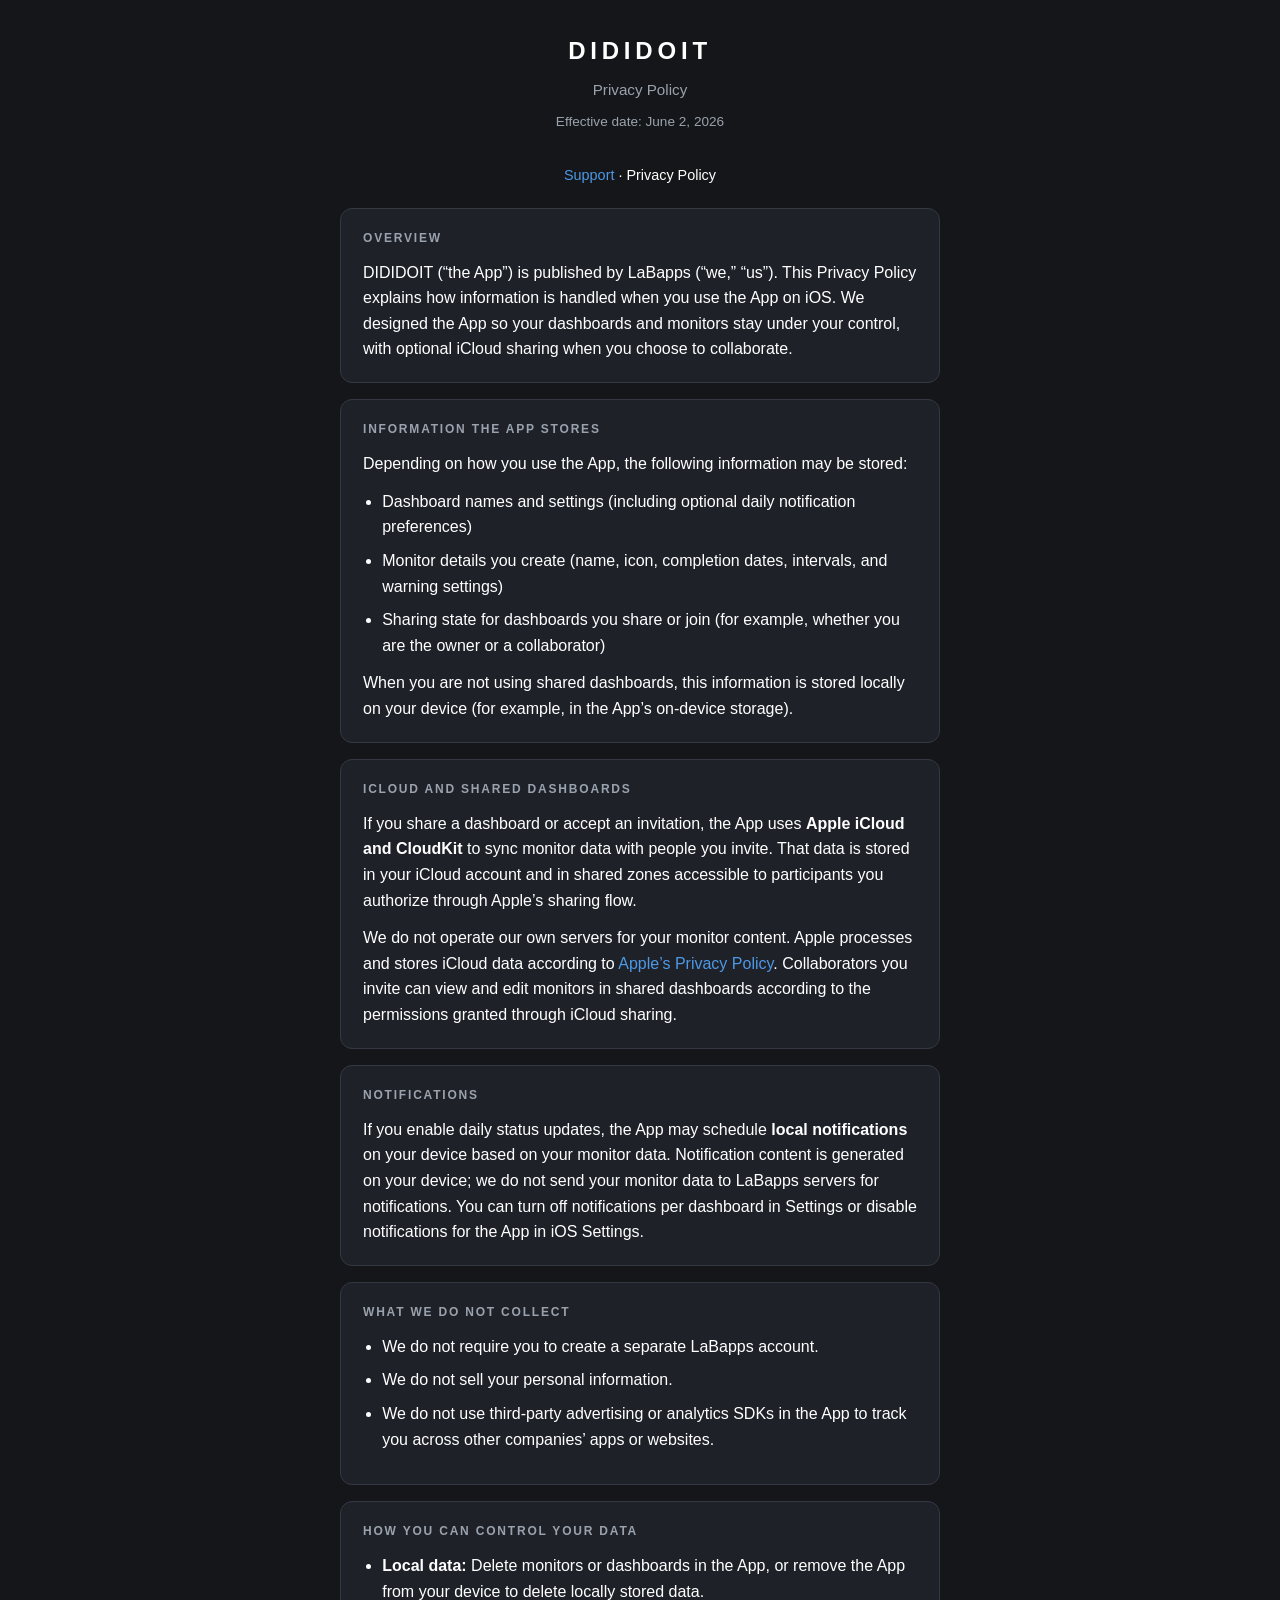
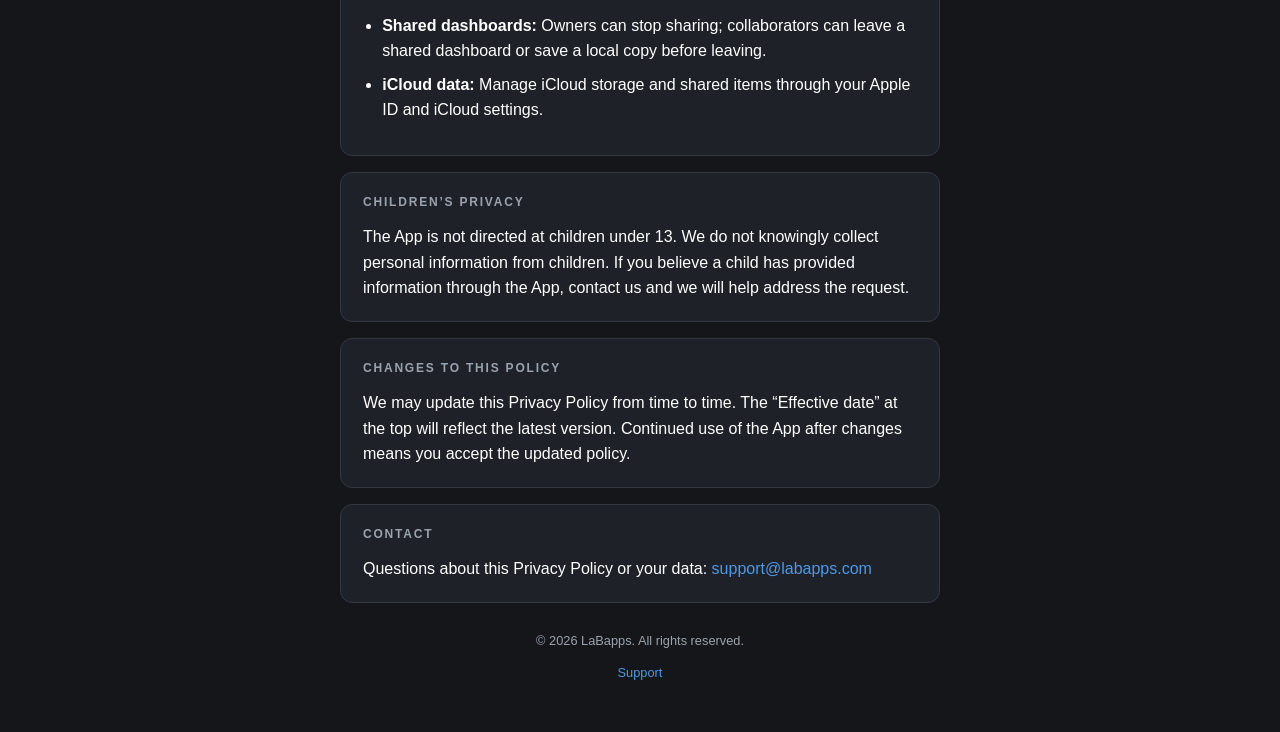
==== privacy.html @ 37a8c31b "Privacy policy" ====
<!DOCTYPE html>
<html lang="en">
<head>
  <meta charset="utf-8">
  <meta name="viewport" content="width=device-width, initial-scale=1">
  <title>DIDIDOIT — Privacy Policy</title>
  <meta name="description" content="Privacy Policy for DIDIDOIT, the iOS dashboard app for tracking monitors and shared dashboards.">
  <style>
    :root {
      --bg: #141619;
      --card: #1f2129;
      --border: #333842;
      --accent: #4d99e6;
      --text: #ffffff;
      --muted: #9aa3ad;
    }
    * { box-sizing: border-box; }
    body {
      margin: 0;
      font-family: -apple-system, BlinkMacSystemFont, "Segoe UI", Roboto, Helvetica, Arial, sans-serif;
      background: var(--bg);
      color: var(--text);
      line-height: 1.6;
    }
    .wrap {
      max-width: 640px;
      margin: 0 auto;
      padding: 32px 20px 48px;
    }
    header {
      text-align: center;
      margin-bottom: 32px;
    }
    h1 {
      font-size: 1.5rem;
      letter-spacing: 0.2em;
      font-weight: 700;
      margin: 0 0 8px;
    }
    .tagline {
      color: var(--muted);
      font-size: 0.95rem;
      margin: 0;
    }
    .meta {
      color: var(--muted);
      font-size: 0.85rem;
      margin-top: 8px;
    }
    section {
      background: var(--card);
      border: 1px solid var(--border);
      border-radius: 12px;
      padding: 20px 22px;
      margin-bottom: 16px;
    }
    h2 {
      font-size: 0.75rem;
      letter-spacing: 0.15em;
      text-transform: uppercase;
      color: var(--muted);
      margin: 0 0 12px;
      font-weight: 600;
    }
    p { margin: 0 0 12px; }
    p:last-child { margin-bottom: 0; }
    ul {
      margin: 0 0 12px;
      padding-left: 1.2rem;
    }
    li { margin-bottom: 8px; }
    li:last-child { margin-bottom: 0; }
    a {
      color: var(--accent);
      text-decoration: none;
    }
    a:hover { text-decoration: underline; }
    footer {
      text-align: center;
      color: var(--muted);
      font-size: 0.8rem;
      margin-top: 28px;
    }
    .nav {
      text-align: center;
      margin-bottom: 20px;
      font-size: 0.9rem;
    }
  </style>
</head>
<body>
  <div class="wrap">
    <header>
      <h1>DIDIDOIT</h1>
      <p class="tagline">Privacy Policy</p>
      <p class="meta">Effective date: June 2, 2026</p>
    </header>

    <p class="nav"><a href="support.html">Support</a> · Privacy Policy</p>

    <section>
      <h2>Overview</h2>
      <p>
        DIDIDOIT (“the App”) is published by LaBapps (“we,” “us”). This Privacy Policy explains how information is handled when you use the App on iOS.
        We designed the App so your dashboards and monitors stay under your control, with optional iCloud sharing when you choose to collaborate.
      </p>
    </section>

    <section>
      <h2>Information the App stores</h2>
      <p>Depending on how you use the App, the following information may be stored:</p>
      <ul>
        <li>Dashboard names and settings (including optional daily notification preferences)</li>
        <li>Monitor details you create (name, icon, completion dates, intervals, and warning settings)</li>
        <li>Sharing state for dashboards you share or join (for example, whether you are the owner or a collaborator)</li>
      </ul>
      <p>
        When you are not using shared dashboards, this information is stored locally on your device (for example, in the App’s on-device storage).
      </p>
    </section>

    <section>
      <h2>iCloud and shared dashboards</h2>
      <p>
        If you share a dashboard or accept an invitation, the App uses <strong>Apple iCloud and CloudKit</strong> to sync monitor data with people you invite.
        That data is stored in your iCloud account and in shared zones accessible to participants you authorize through Apple’s sharing flow.
      </p>
      <p>
        We do not operate our own servers for your monitor content. Apple processes and stores iCloud data according to
        <a href="https://www.apple.com/legal/privacy/" target="_blank" rel="noopener">Apple’s Privacy Policy</a>.
        Collaborators you invite can view and edit monitors in shared dashboards according to the permissions granted through iCloud sharing.
      </p>
    </section>

    <section>
      <h2>Notifications</h2>
      <p>
        If you enable daily status updates, the App may schedule <strong>local notifications</strong> on your device based on your monitor data.
        Notification content is generated on your device; we do not send your monitor data to LaBapps servers for notifications.
        You can turn off notifications per dashboard in Settings or disable notifications for the App in iOS Settings.
      </p>
    </section>

    <section>
      <h2>What we do not collect</h2>
      <ul>
        <li>We do not require you to create a separate LaBapps account.</li>
        <li>We do not sell your personal information.</li>
        <li>We do not use third-party advertising or analytics SDKs in the App to track you across other companies’ apps or websites.</li>
      </ul>
    </section>

    <section>
      <h2>How you can control your data</h2>
      <ul>
        <li><strong>Local data:</strong> Delete monitors or dashboards in the App, or remove the App from your device to delete locally stored data.</li>
        <li><strong>Shared dashboards:</strong> Owners can stop sharing; collaborators can leave a shared dashboard or save a local copy before leaving.</li>
        <li><strong>iCloud data:</strong> Manage iCloud storage and shared items through your Apple ID and iCloud settings.</li>
      </ul>
    </section>

    <section>
      <h2>Children’s privacy</h2>
      <p>
        The App is not directed at children under 13. We do not knowingly collect personal information from children.
        If you believe a child has provided information through the App, contact us and we will help address the request.
      </p>
    </section>

    <section>
      <h2>Changes to this policy</h2>
      <p>
        We may update this Privacy Policy from time to time. The “Effective date” at the top will reflect the latest version.
        Continued use of the App after changes means you accept the updated policy.
      </p>
    </section>

    <section>
      <h2>Contact</h2>
      <p>
        Questions about this Privacy Policy or your data:
        <a href="mailto:support@labapps.com?subject=DIDIDOIT%20Privacy">support@labapps.com</a>
      </p>
    </section>

    <footer>
      <p>&copy; <span id="y"></span> LaBapps. All rights reserved.</p>
      <p><a href="support.html">Support</a></p>
    </footer>
  </div>
  <script>document.getElementById("y").textContent = new Date().getFullYear();</script>
</body>
</html>
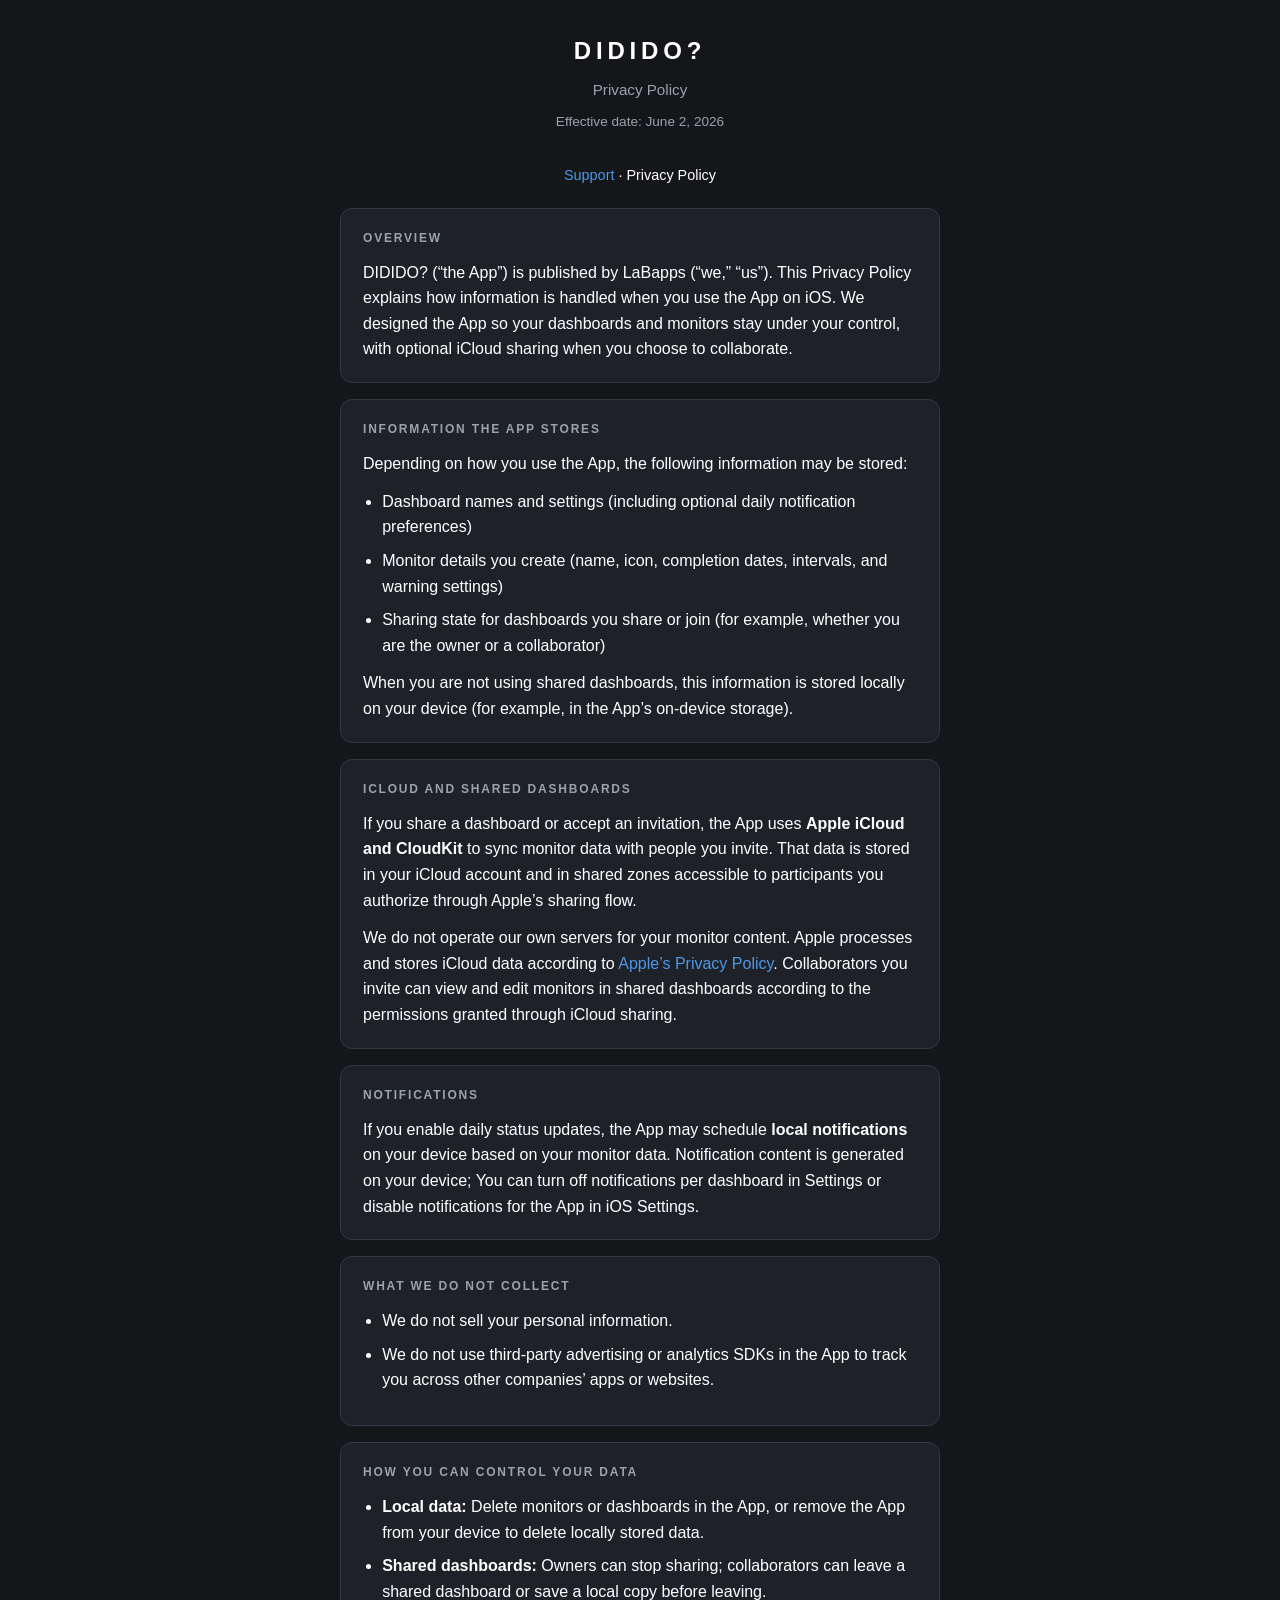
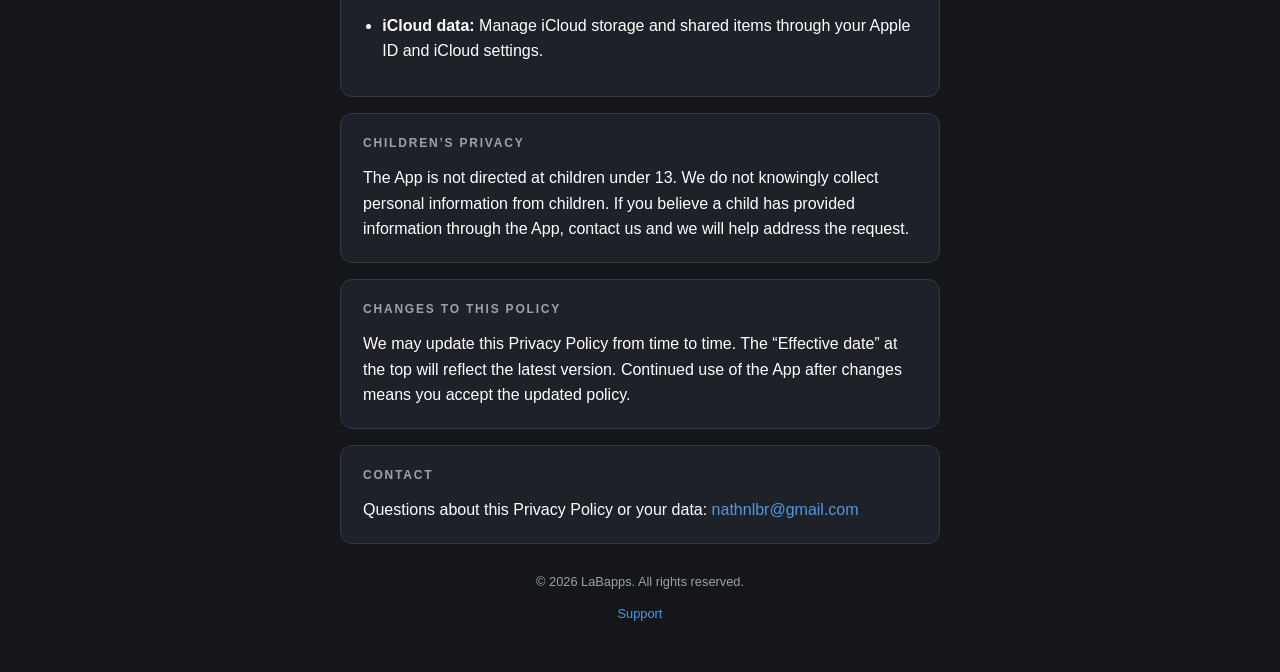
==== commit 81b3b3f2: "Update app name from DIDIDOIT to DIDIDO?" ====
--- a/privacy.html
+++ b/privacy.html
@@ -3,8 +3,8 @@
 <head>
   <meta charset="utf-8">
   <meta name="viewport" content="width=device-width, initial-scale=1">
-  <title>DIDIDOIT — Privacy Policy</title>
-  <meta name="description" content="Privacy Policy for DIDIDOIT, the iOS dashboard app for tracking monitors and shared dashboards.">
+  <title>DIDIDO? — Privacy Policy</title>
+  <meta name="description" content="Privacy Policy for DIDIDO?, the iOS dashboard app for tracking monitors and shared dashboards.">
   <style>
     :root {
       --bg: #141619;
@@ -91,7 +91,7 @@
 <body>
   <div class="wrap">
     <header>
-      <h1>DIDIDOIT</h1>
+      <h1>DIDIDO?</h1>
       <p class="tagline">Privacy Policy</p>
       <p class="meta">Effective date: June 2, 2026</p>
     </header>
@@ -101,7 +101,7 @@
     <section>
       <h2>Overview</h2>
       <p>
-        DIDIDOIT (“the App”) is published by LaBapps (“we,” “us”). This Privacy Policy explains how information is handled when you use the App on iOS.
+        DIDIDO? (“the App”) is published by LaBapps (“we,” “us”). This Privacy Policy explains how information is handled when you use the App on iOS.
         We designed the App so your dashboards and monitors stay under your control, with optional iCloud sharing when you choose to collaborate.
       </p>
     </section>
@@ -136,7 +136,7 @@
       <h2>Notifications</h2>
       <p>
         If you enable daily status updates, the App may schedule <strong>local notifications</strong> on your device based on your monitor data.
-        Notification content is generated on your device; we do not send your monitor data to LaBapps servers for notifications.
+        Notification content is generated on your device; 
         You can turn off notifications per dashboard in Settings or disable notifications for the App in iOS Settings.
       </p>
     </section>
@@ -144,7 +144,6 @@
     <section>
       <h2>What we do not collect</h2>
       <ul>
-        <li>We do not require you to create a separate LaBapps account.</li>
         <li>We do not sell your personal information.</li>
         <li>We do not use third-party advertising or analytics SDKs in the App to track you across other companies’ apps or websites.</li>
       </ul>
@@ -179,7 +178,7 @@
       <h2>Contact</h2>
       <p>
         Questions about this Privacy Policy or your data:
-        <a href="mailto:support@labapps.com?subject=DIDIDOIT%20Privacy">support@labapps.com</a>
+        <a href="mailto:nathnlbr@gmail.com?subject=DIDIDOIT%20Privacy">nathnlbr@gmail.com</a>
       </p>
     </section>
 
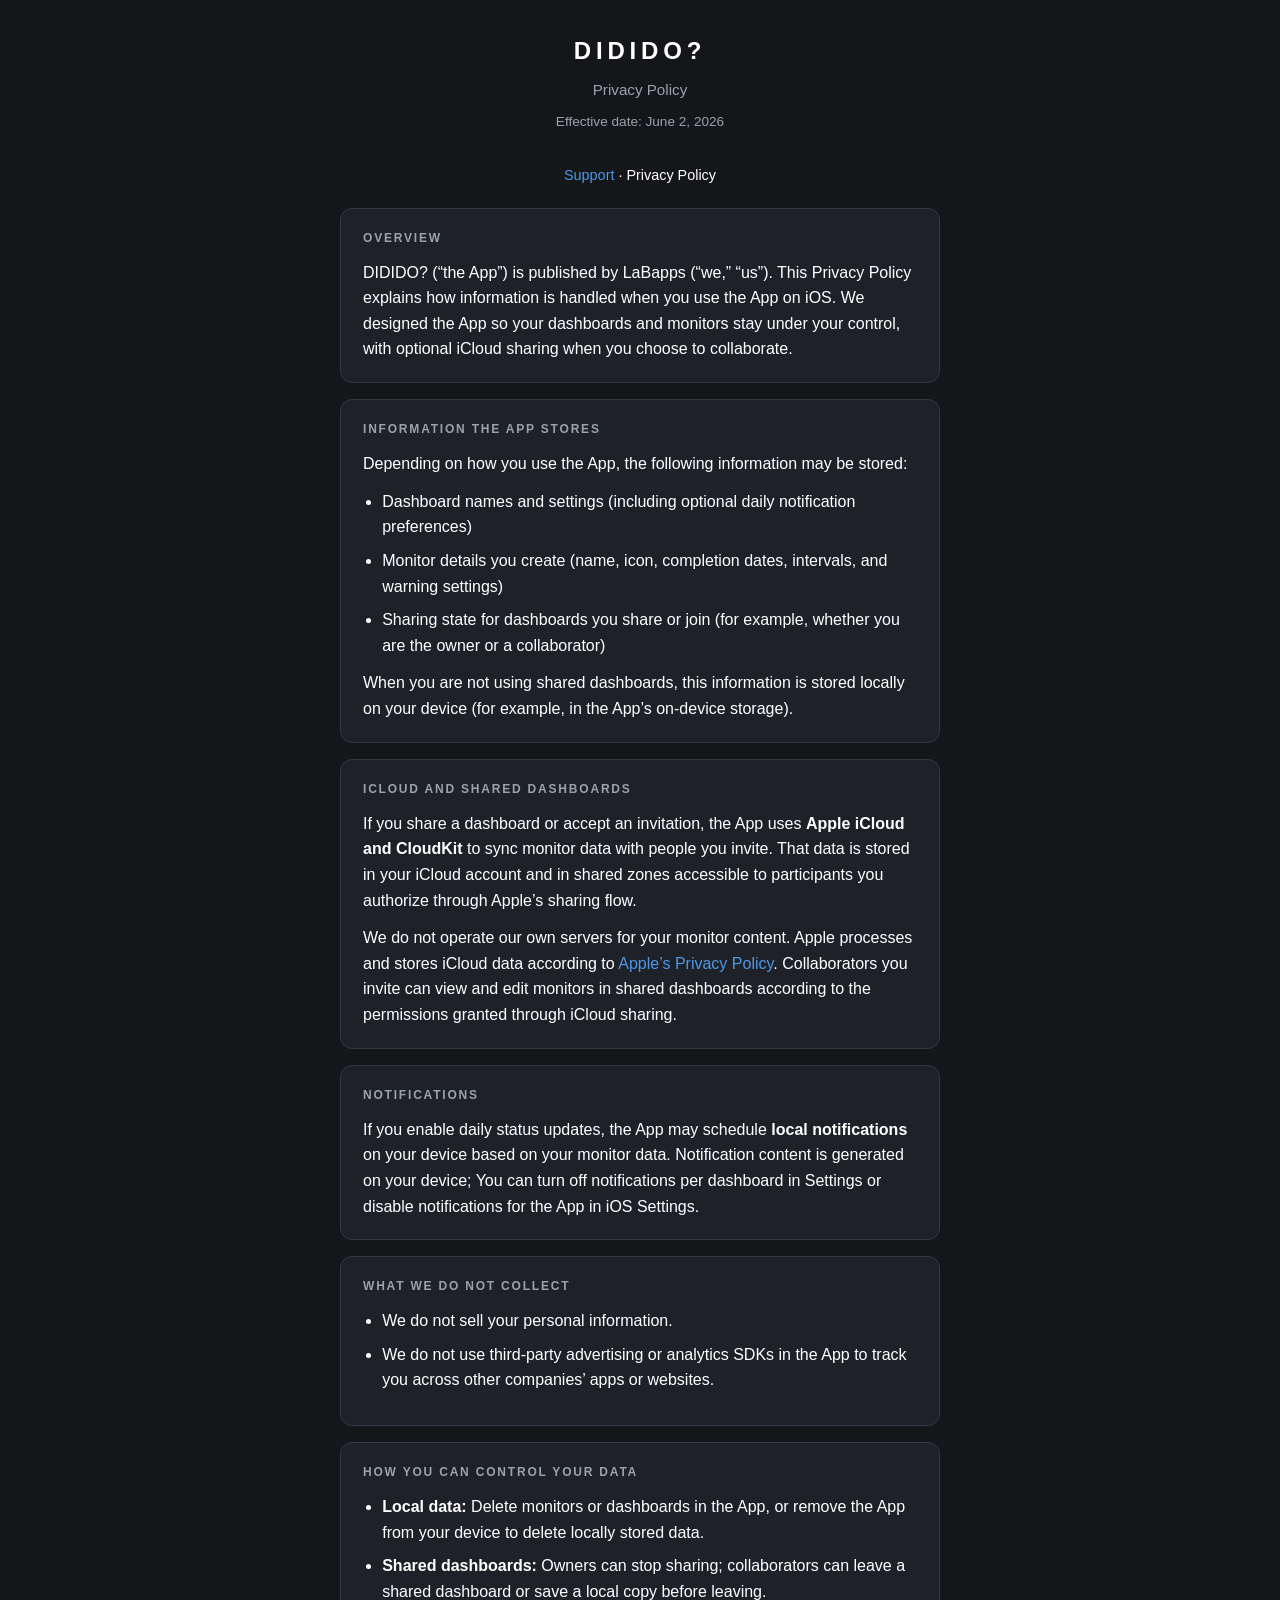
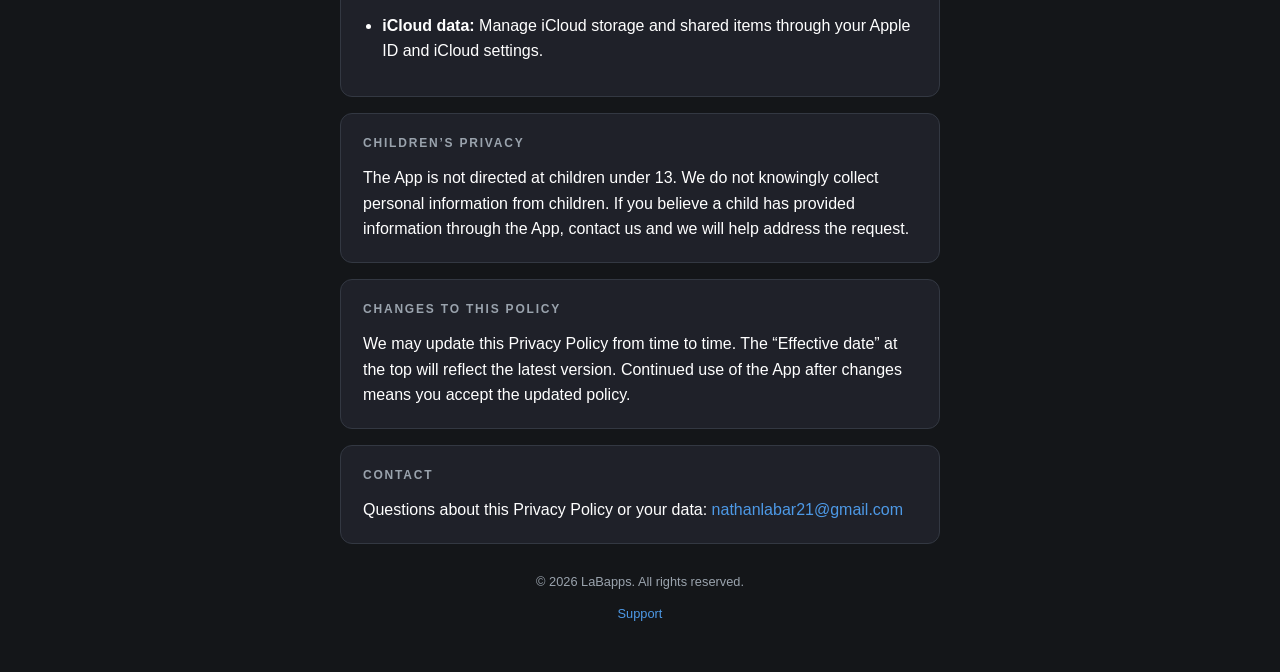
==== commit 4543197f: "Update contact email in privacy policy" ====
--- a/privacy.html
+++ b/privacy.html
@@ -96,7 +96,7 @@
       <p class="meta">Effective date: June 2, 2026</p>
     </header>
 
-    <p class="nav"><a href="support.html">Support</a> · Privacy Policy</p>
+    <p class="nav"><a href="index.html">Support</a> · Privacy Policy</p>
 
     <section>
       <h2>Overview</h2>
@@ -178,13 +178,13 @@
       <h2>Contact</h2>
       <p>
         Questions about this Privacy Policy or your data:
-        <a href="mailto:nathnlbr@gmail.com?subject=DIDIDOIT%20Privacy">nathnlbr@gmail.com</a>
+        <a href="mailto:nathanlabar21@gmail.com?subject=DIDIDOIT%20Privacy">nathanlabar21@gmail.com</a>
       </p>
     </section>
 
     <footer>
       <p>&copy; <span id="y"></span> LaBapps. All rights reserved.</p>
-      <p><a href="support.html">Support</a></p>
+      <p><a href="index.html">Support</a></p>
     </footer>
   </div>
   <script>document.getElementById("y").textContent = new Date().getFullYear();</script>
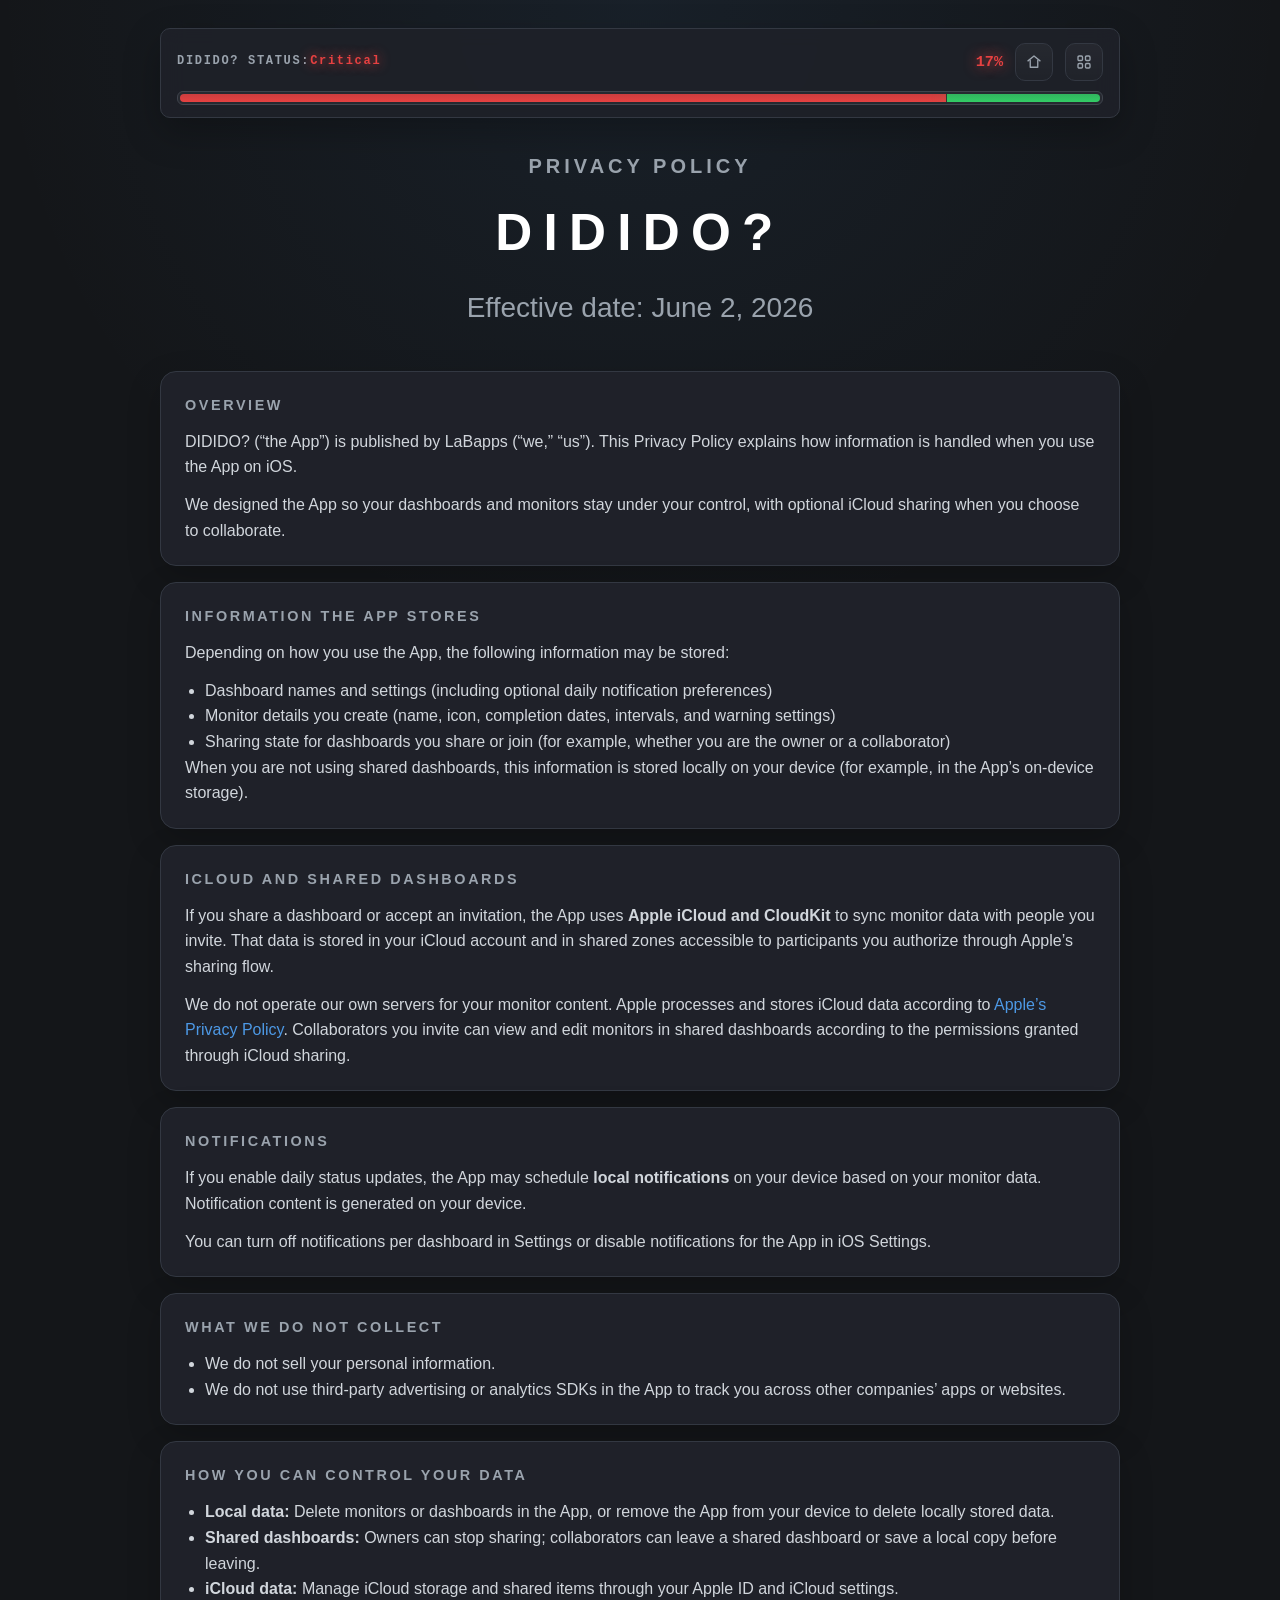
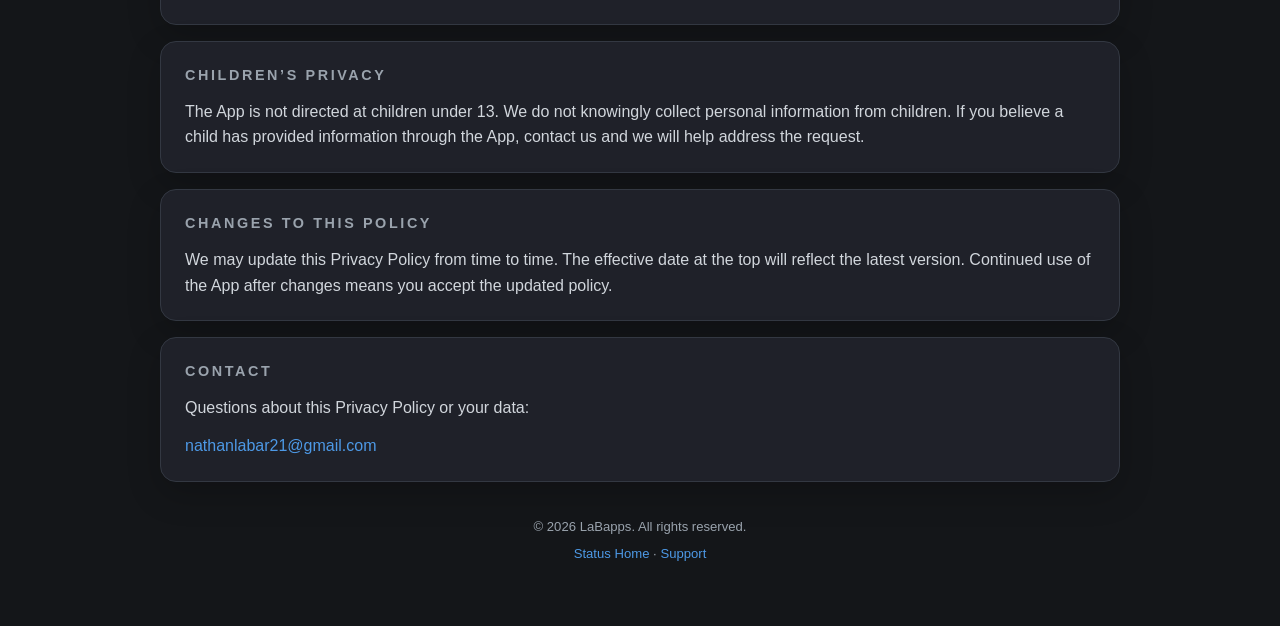
==== commit 7e7030ca: "Launch interactive Didido? status landing site. Replace the support-only homepage with an app-inspir" ====
--- a/privacy.html
+++ b/privacy.html
@@ -5,188 +5,130 @@
   <meta name="viewport" content="width=device-width, initial-scale=1">
   <title>DIDIDO? — Privacy Policy</title>
   <meta name="description" content="Privacy Policy for DIDIDO?, the iOS dashboard app for tracking monitors and shared dashboards.">
-  <style>
-    :root {
-      --bg: #141619;
-      --card: #1f2129;
-      --border: #333842;
-      --accent: #4d99e6;
-      --text: #ffffff;
-      --muted: #9aa3ad;
-    }
-    * { box-sizing: border-box; }
-    body {
-      margin: 0;
-      font-family: -apple-system, BlinkMacSystemFont, "Segoe UI", Roboto, Helvetica, Arial, sans-serif;
-      background: var(--bg);
-      color: var(--text);
-      line-height: 1.6;
-    }
-    .wrap {
-      max-width: 640px;
-      margin: 0 auto;
-      padding: 32px 20px 48px;
-    }
-    header {
-      text-align: center;
-      margin-bottom: 32px;
-    }
-    h1 {
-      font-size: 1.5rem;
-      letter-spacing: 0.2em;
-      font-weight: 700;
-      margin: 0 0 8px;
-    }
-    .tagline {
-      color: var(--muted);
-      font-size: 0.95rem;
-      margin: 0;
-    }
-    .meta {
-      color: var(--muted);
-      font-size: 0.85rem;
-      margin-top: 8px;
-    }
-    section {
-      background: var(--card);
-      border: 1px solid var(--border);
-      border-radius: 12px;
-      padding: 20px 22px;
-      margin-bottom: 16px;
-    }
-    h2 {
-      font-size: 0.75rem;
-      letter-spacing: 0.15em;
-      text-transform: uppercase;
-      color: var(--muted);
-      margin: 0 0 12px;
-      font-weight: 600;
-    }
-    p { margin: 0 0 12px; }
-    p:last-child { margin-bottom: 0; }
-    ul {
-      margin: 0 0 12px;
-      padding-left: 1.2rem;
-    }
-    li { margin-bottom: 8px; }
-    li:last-child { margin-bottom: 0; }
-    a {
-      color: var(--accent);
-      text-decoration: none;
-    }
-    a:hover { text-decoration: underline; }
-    footer {
-      text-align: center;
-      color: var(--muted);
-      font-size: 0.8rem;
-      margin-top: 28px;
-    }
-    .nav {
-      text-align: center;
-      margin-bottom: 20px;
-      font-size: 0.9rem;
-    }
-  </style>
+  <link rel="stylesheet" href="shell.css">
 </head>
 <body>
   <div class="wrap">
-    <header>
-      <h1>DIDIDO?</h1>
-      <p class="tagline">Privacy Policy</p>
-      <p class="meta">Effective date: June 2, 2026</p>
+    <div class="shell-header">
+      <div class="status-shell">
+        <div class="status-row">
+          <div class="status-label">
+            <span class="status-prefix">DIDIDO? STATUS:</span>
+            <span class="status-value" data-status-value>Critical</span>
+          </div>
+          <div class="status-right">
+            <div class="status-percent" data-status-percent>0%</div>
+            <a class="home-button" href="index.html" aria-label="Go to Status Home">
+              <svg viewBox="0 0 24 24" aria-hidden="true" fill="none" stroke="currentColor" stroke-width="1.8" stroke-linecap="round" stroke-linejoin="round">
+                <path d="M4 10.5 12 4l8 6.5"></path>
+                <path d="M7 10v9h10v-9"></path>
+              </svg>
+            </a>
+            <div class="menu">
+              <button class="menu-toggle" type="button" aria-expanded="false" aria-label="Open quick navigation" data-menu-toggle>
+                <svg viewBox="0 0 24 24" aria-hidden="true" fill="none" stroke="currentColor" stroke-width="1.8">
+                  <rect x="4" y="4" width="6" height="6" rx="1.5"></rect>
+                  <rect x="14" y="4" width="6" height="6" rx="1.5"></rect>
+                  <rect x="4" y="14" width="6" height="6" rx="1.5"></rect>
+                  <rect x="14" y="14" width="6" height="6" rx="1.5"></rect>
+                </svg>
+              </button>
+              <div class="menu-panel" hidden data-menu-panel>
+                <a href="index.html">Status Home</a>
+                <a href="features.html" data-completes-monitor="features">Features</a>
+                <a href="updates.html" data-completes-monitor="updates">Recent Update</a>
+                <a href="developers.html" data-completes-monitor="developers">Developer Information</a>
+                <a href="support.html" data-completes-monitor="support">Support</a>
+                <a href="privacy.html" data-completes-monitor="privacy">Privacy Policy</a>
+              </div>
+            </div>
+          </div>
+        </div>
+        <div class="gauge" aria-label="Didido status progress bar">
+          <div class="gauge-fill">
+            <div class="segment segment-red" data-gauge-red></div>
+            <div class="segment segment-yellow" data-gauge-yellow hidden></div>
+            <div class="segment segment-green" data-gauge-green></div>
+          </div>
+        </div>
+      </div>
+    </div>
+
+    <header class="page-hero">
+      <p class="eyebrow">Privacy Policy</p>
+      <h1 class="page-title">DIDIDO?</h1>
+      <p class="page-subtitle">Effective date: June 2, 2026</p>
     </header>
 
-    <p class="nav"><a href="index.html">Support</a> · Privacy Policy</p>
+    <main class="content-grid">
+      <section class="content-card">
+        <h2>Overview</h2>
+        <p>DIDIDO? (“the App”) is published by LaBapps (“we,” “us”). This Privacy Policy explains how information is handled when you use the App on iOS.</p>
+        <p>We designed the App so your dashboards and monitors stay under your control, with optional iCloud sharing when you choose to collaborate.</p>
+      </section>
 
-    <section>
-      <h2>Overview</h2>
-      <p>
-        DIDIDO? (“the App”) is published by LaBapps (“we,” “us”). This Privacy Policy explains how information is handled when you use the App on iOS.
-        We designed the App so your dashboards and monitors stay under your control, with optional iCloud sharing when you choose to collaborate.
-      </p>
-    </section>
+      <section class="content-card">
+        <h2>Information the App Stores</h2>
+        <p>Depending on how you use the App, the following information may be stored:</p>
+        <ul>
+          <li>Dashboard names and settings (including optional daily notification preferences)</li>
+          <li>Monitor details you create (name, icon, completion dates, intervals, and warning settings)</li>
+          <li>Sharing state for dashboards you share or join (for example, whether you are the owner or a collaborator)</li>
+        </ul>
+        <p>When you are not using shared dashboards, this information is stored locally on your device (for example, in the App’s on-device storage).</p>
+      </section>
 
-    <section>
-      <h2>Information the App stores</h2>
-      <p>Depending on how you use the App, the following information may be stored:</p>
-      <ul>
-        <li>Dashboard names and settings (including optional daily notification preferences)</li>
-        <li>Monitor details you create (name, icon, completion dates, intervals, and warning settings)</li>
-        <li>Sharing state for dashboards you share or join (for example, whether you are the owner or a collaborator)</li>
-      </ul>
-      <p>
-        When you are not using shared dashboards, this information is stored locally on your device (for example, in the App’s on-device storage).
-      </p>
-    </section>
+      <section class="content-card">
+        <h2>iCloud and Shared Dashboards</h2>
+        <p>If you share a dashboard or accept an invitation, the App uses <strong>Apple iCloud and CloudKit</strong> to sync monitor data with people you invite. That data is stored in your iCloud account and in shared zones accessible to participants you authorize through Apple’s sharing flow.</p>
+        <p>We do not operate our own servers for your monitor content. Apple processes and stores iCloud data according to <a href="https://www.apple.com/legal/privacy/" target="_blank" rel="noopener">Apple’s Privacy Policy</a>. Collaborators you invite can view and edit monitors in shared dashboards according to the permissions granted through iCloud sharing.</p>
+      </section>
 
-    <section>
-      <h2>iCloud and shared dashboards</h2>
-      <p>
-        If you share a dashboard or accept an invitation, the App uses <strong>Apple iCloud and CloudKit</strong> to sync monitor data with people you invite.
-        That data is stored in your iCloud account and in shared zones accessible to participants you authorize through Apple’s sharing flow.
-      </p>
-      <p>
-        We do not operate our own servers for your monitor content. Apple processes and stores iCloud data according to
-        <a href="https://www.apple.com/legal/privacy/" target="_blank" rel="noopener">Apple’s Privacy Policy</a>.
-        Collaborators you invite can view and edit monitors in shared dashboards according to the permissions granted through iCloud sharing.
-      </p>
-    </section>
+      <section class="content-card">
+        <h2>Notifications</h2>
+        <p>If you enable daily status updates, the App may schedule <strong>local notifications</strong> on your device based on your monitor data. Notification content is generated on your device.</p>
+        <p>You can turn off notifications per dashboard in Settings or disable notifications for the App in iOS Settings.</p>
+      </section>
 
-    <section>
-      <h2>Notifications</h2>
-      <p>
-        If you enable daily status updates, the App may schedule <strong>local notifications</strong> on your device based on your monitor data.
-        Notification content is generated on your device; 
-        You can turn off notifications per dashboard in Settings or disable notifications for the App in iOS Settings.
-      </p>
-    </section>
+      <section class="content-card">
+        <h2>What We Do Not Collect</h2>
+        <ul>
+          <li>We do not sell your personal information.</li>
+          <li>We do not use third-party advertising or analytics SDKs in the App to track you across other companies’ apps or websites.</li>
+        </ul>
+      </section>
 
-    <section>
-      <h2>What we do not collect</h2>
-      <ul>
-        <li>We do not sell your personal information.</li>
-        <li>We do not use third-party advertising or analytics SDKs in the App to track you across other companies’ apps or websites.</li>
-      </ul>
-    </section>
+      <section class="content-card">
+        <h2>How You Can Control Your Data</h2>
+        <ul>
+          <li><strong>Local data:</strong> Delete monitors or dashboards in the App, or remove the App from your device to delete locally stored data.</li>
+          <li><strong>Shared dashboards:</strong> Owners can stop sharing; collaborators can leave a shared dashboard or save a local copy before leaving.</li>
+          <li><strong>iCloud data:</strong> Manage iCloud storage and shared items through your Apple ID and iCloud settings.</li>
+        </ul>
+      </section>
 
-    <section>
-      <h2>How you can control your data</h2>
-      <ul>
-        <li><strong>Local data:</strong> Delete monitors or dashboards in the App, or remove the App from your device to delete locally stored data.</li>
-        <li><strong>Shared dashboards:</strong> Owners can stop sharing; collaborators can leave a shared dashboard or save a local copy before leaving.</li>
-        <li><strong>iCloud data:</strong> Manage iCloud storage and shared items through your Apple ID and iCloud settings.</li>
-      </ul>
-    </section>
+      <section class="content-card">
+        <h2>Children’s Privacy</h2>
+        <p>The App is not directed at children under 13. We do not knowingly collect personal information from children. If you believe a child has provided information through the App, contact us and we will help address the request.</p>
+      </section>
 
-    <section>
-      <h2>Children’s privacy</h2>
-      <p>
-        The App is not directed at children under 13. We do not knowingly collect personal information from children.
-        If you believe a child has provided information through the App, contact us and we will help address the request.
-      </p>
-    </section>
+      <section class="content-card">
+        <h2>Changes to This Policy</h2>
+        <p>We may update this Privacy Policy from time to time. The effective date at the top will reflect the latest version. Continued use of the App after changes means you accept the updated policy.</p>
+      </section>
 
-    <section>
-      <h2>Changes to this policy</h2>
-      <p>
-        We may update this Privacy Policy from time to time. The “Effective date” at the top will reflect the latest version.
-        Continued use of the App after changes means you accept the updated policy.
-      </p>
-    </section>
+      <section class="content-card">
+        <h2>Contact</h2>
+        <p>Questions about this Privacy Policy or your data:</p>
+        <p><a href="mailto:nathanlabar21@gmail.com?subject=DIDIDOIT%20Privacy" data-completes-monitor="privacy">nathanlabar21@gmail.com</a></p>
+      </section>
+    </main>
 
-    <section>
-      <h2>Contact</h2>
-      <p>
-        Questions about this Privacy Policy or your data:
-        <a href="mailto:nathanlabar21@gmail.com?subject=DIDIDOIT%20Privacy">nathanlabar21@gmail.com</a>
-      </p>
-    </section>
-
-    <footer>
+    <footer class="page-footer">
       <p>&copy; <span id="y"></span> LaBapps. All rights reserved.</p>
-      <p><a href="index.html">Support</a></p>
+      <p><a href="index.html">Status Home</a> · <a href="support.html">Support</a></p>
     </footer>
   </div>
-  <script>document.getElementById("y").textContent = new Date().getFullYear();</script>
+  <script src="shell.js"></script>
 </body>
 </html>
--- a/shell.css
+++ b/shell.css
@@ -0,0 +1,623 @@
+:root {
+  --bg: #141619;
+  --card: #1f2129;
+  --border: #333842;
+  --accent: #4d99e6;
+  --accent-glow: rgba(77, 153, 230, 0.25);
+  --text: #ffffff;
+  --muted: #9aa3ad;
+  --tertiary: #656d76;
+  --green: #33cc66;
+  --yellow: #f2bf33;
+  --orange: #f28033;
+  --red: #e64141;
+  --gauge-bg: #262930;
+  --gauge-border: #3f444d;
+}
+
+* {
+  box-sizing: border-box;
+}
+
+html {
+  scroll-behavior: smooth;
+}
+
+body {
+  margin: 0;
+  font-family: -apple-system, BlinkMacSystemFont, "Segoe UI", Roboto, Helvetica, Arial, sans-serif;
+  background:
+    radial-gradient(circle at top, rgba(77, 153, 230, 0.08), transparent 28%),
+    var(--bg);
+  color: var(--text);
+  line-height: 1.6;
+}
+
+a {
+  color: var(--accent);
+  text-decoration: none;
+}
+
+a:hover {
+  text-decoration: underline;
+}
+
+button {
+  font: inherit;
+}
+
+.wrap {
+  width: min(960px, calc(100% - 32px));
+  margin: 0 auto;
+  padding: 20px 0 48px;
+}
+
+.shell-header {
+  position: sticky;
+  top: 0;
+  z-index: 20;
+  padding-top: 8px;
+  backdrop-filter: blur(12px);
+}
+
+.status-shell {
+  background: rgba(31, 33, 41, 0.92);
+  border: 1px solid var(--border);
+  border-radius: 10px;
+  padding: 14px 16px 12px;
+  box-shadow: 0 14px 36px rgba(0, 0, 0, 0.25);
+}
+
+.status-row {
+  display: flex;
+  align-items: center;
+  gap: 16px;
+}
+
+.status-label {
+  display: flex;
+  align-items: baseline;
+  gap: 0;
+  min-width: 0;
+  font-family: ui-monospace, SFMono-Regular, Menlo, Monaco, Consolas, "Liberation Mono", monospace;
+  letter-spacing: 0.14em;
+  font-size: 0.75rem;
+}
+
+.status-prefix {
+  color: var(--muted);
+  font-weight: 600;
+}
+
+.status-value {
+  font-weight: 700;
+  text-shadow: 0 0 12px currentColor;
+}
+
+.status-right {
+  margin-left: auto;
+  display: flex;
+  align-items: center;
+  gap: 12px;
+}
+
+.status-percent {
+  font-family: ui-monospace, SFMono-Regular, Menlo, Monaco, Consolas, "Liberation Mono", monospace;
+  font-size: 0.95rem;
+  font-weight: 700;
+  text-shadow: 0 0 14px currentColor;
+}
+
+.menu {
+  position: relative;
+}
+
+.home-button,
+.menu-toggle {
+  display: inline-flex;
+  align-items: center;
+  justify-content: center;
+  width: 38px;
+  height: 38px;
+  border: 1px solid var(--border);
+  border-radius: 10px;
+  color: var(--muted);
+  background: linear-gradient(180deg, rgba(255, 255, 255, 0.04), rgba(255, 255, 255, 0.01));
+  cursor: pointer;
+}
+
+.home-button:hover,
+.menu-toggle:hover,
+.menu-toggle[aria-expanded="true"] {
+  color: var(--text);
+  border-color: rgba(77, 153, 230, 0.7);
+  box-shadow: 0 0 0 1px rgba(77, 153, 230, 0.25), 0 0 18px var(--accent-glow);
+  text-decoration: none;
+}
+
+.home-button svg,
+.menu-toggle svg {
+  width: 18px;
+  height: 18px;
+}
+
+.menu-panel {
+  position: absolute;
+  right: 0;
+  top: calc(100% + 10px);
+  min-width: 220px;
+  padding: 8px;
+  border-radius: 12px;
+  background: rgba(31, 33, 41, 0.98);
+  border: 1px solid var(--border);
+  box-shadow: 0 16px 48px rgba(0, 0, 0, 0.36);
+}
+
+.menu-panel[hidden] {
+  display: none;
+}
+
+.menu-panel a {
+  display: block;
+  padding: 10px 12px;
+  border-radius: 8px;
+  color: var(--text);
+}
+
+.menu-panel a:hover {
+  background: rgba(77, 153, 230, 0.12);
+  text-decoration: none;
+}
+
+.gauge {
+  margin-top: 10px;
+  height: 14px;
+  padding: 2px;
+  border-radius: 6px;
+  border: 1px solid var(--gauge-border);
+  background: var(--gauge-bg);
+  overflow: hidden;
+}
+
+.gauge-fill {
+  display: flex;
+  gap: 1px;
+  width: 100%;
+  height: 100%;
+  border-radius: 4px;
+  overflow: hidden;
+}
+
+.segment {
+  min-width: 0;
+}
+
+.segment-red {
+  background: linear-gradient(180deg, rgba(230, 65, 65, 0.85), var(--red));
+  box-shadow: 0 0 16px rgba(230, 65, 65, 0.35);
+}
+
+.segment-yellow {
+  background: linear-gradient(180deg, rgba(242, 191, 51, 0.85), var(--yellow));
+  box-shadow: 0 0 16px rgba(242, 191, 51, 0.35);
+}
+
+.segment-green {
+  background: linear-gradient(180deg, rgba(51, 204, 102, 0.85), var(--green));
+  box-shadow: 0 0 16px rgba(51, 204, 102, 0.35);
+}
+
+.page-hero {
+  text-align: center;
+  padding: 32px 0 20px;
+}
+
+.page-title {
+  margin: 0;
+  font-size: clamp(2rem, 4vw, 3.3rem);
+  letter-spacing: 0.22em;
+  font-weight: 800;
+}
+
+.page-subtitle {
+  max-width: 700px;
+  margin: 12px auto 0;
+  color: var(--muted);
+  font-size: 1.75rem;
+}
+
+.eyebrow {
+  margin: 0 0 10px;
+  color: var(--muted);
+  font-size: 1.25rem;
+  font-weight: 700;
+  letter-spacing: 0.2em;
+  text-transform: uppercase;
+}
+
+.wrap-landing .shell-header {
+  width: min(960px, 100%);
+  margin: 0 auto;
+}
+
+/* Landing page: 3-column monitors grid */
+.wrap-landing .monitors {
+  grid-template-columns: repeat(3, minmax(0, 1fr));
+  justify-items: stretch;
+  align-items: stretch;
+  grid-auto-rows: 1fr;
+  gap: 22px;
+  margin-top: 22px;
+}
+
+.wrap-landing .monitor-card {
+  width: 100%;
+  height: 100%;
+  min-height: 360px;
+  display: grid;
+  grid-template-rows: var(--landingIconSlot) auto 1fr;
+  justify-items: center;
+  align-content: start;
+  row-gap: 14px;
+  padding: 28px 18px 22px;
+  border-radius: 18px;
+}
+
+.wrap-landing {
+  --landingIconSize: clamp(170px, 14vw, 230px);
+  --landingIconSlot: calc(var(--landingIconSize) + 18px);
+}
+
+.wrap-landing .monitor-shell {
+  align-self: start;
+}
+
+.wrap-landing .monitor-icon-link {
+  width: var(--landingIconSize);
+  height: var(--landingIconSize);
+  border-width: 4px;
+}
+
+.wrap-landing .monitor-icon {
+  width: clamp(74px, 6.2vw, 104px);
+  height: clamp(74px, 6.2vw, 104px);
+}
+
+.wrap-landing .monitor-name {
+  font-size: clamp(1.35rem, 2.1vw, 1.9rem);
+  letter-spacing: 0.12em;
+}
+
+.wrap-landing .monitor-desc {
+  margin: 0;
+  max-width: 32ch;
+  color: var(--muted);
+  font-family: ui-monospace, SFMono-Regular, Menlo, Monaco, Consolas, "Liberation Mono", monospace;
+  font-size: clamp(0.85rem, 1.15vw, 1rem);
+  letter-spacing: 0.06em;
+  line-height: 1.35;
+}
+
+/* Landing: when complete, fill the icon circle with light green */
+.wrap-landing .monitor-card[data-state="complete"] .monitor-icon-link {
+  background: rgb(200, 254, 205);
+}
+
+/* Landing: pending icon circle + glyph colors */
+.wrap-landing .monitor-card[data-state="pending"] .monitor-icon-link {
+  background: rgb(0, 0, 0);
+}
+
+.wrap-landing .monitor-card[data-state="pending"] .monitor-icon {
+  stroke: rgb(230, 0, 15);
+}
+
+/* Landing experiment: completed glyphs in deeper green. */
+.wrap-landing .monitor-card[data-state="complete"] .monitor-icon {
+  stroke: rgb(20, 135, 57);
+}
+
+@media (max-width: 900px) {
+  .wrap-landing .monitors {
+    grid-template-columns: repeat(2, minmax(0, 1fr));
+  }
+}
+
+@media (max-width: 560px) {
+  .wrap-landing .monitors {
+    grid-template-columns: 1fr;
+  }
+  .wrap-landing .monitor-icon-link {
+    width: 52vw;
+    height: 52vw;
+    max-width: 260px;
+    max-height: 260px;
+  }
+}
+
+
+.monitors {
+  display: grid;
+  grid-template-columns: 1fr;
+  justify-items: center;
+  gap: 28px;
+  margin-top: 28px;
+}
+
+.monitor-card,
+.content-card {
+  background: var(--card);
+  border: 1px solid var(--border);
+  border-radius: 16px;
+  box-shadow: 0 12px 34px rgba(0, 0, 0, 0.2);
+}
+
+.monitor-card {
+  display: flex;
+  flex-direction: column;
+  align-items: center;
+  justify-content: center;
+  gap: clamp(36px, 6vh, 64px);
+  height: min(90vh, 720px);
+  width: min(calc(0.9 * min(90vh, 720px)), 100%);
+  padding: clamp(32px, 5vh, 48px) clamp(24px, 4vw, 40px);
+  text-align: center;
+  border-width: 2px;
+  border-style: solid;
+}
+
+.monitor-shell {
+  position: relative;
+  flex: 0 0 auto;
+}
+
+.monitor-glow {
+  position: absolute;
+  inset: -14px;
+  border-radius: 999px;
+  opacity: 0.45;
+  filter: blur(24px);
+}
+
+.monitor-icon-link {
+  position: relative;
+  z-index: 1;
+  display: inline-flex;
+  align-items: center;
+  justify-content: center;
+  width: clamp(240px, 44vh, 336px);
+  height: clamp(240px, 44vh, 336px);
+  border-radius: 999px;
+  border: 4px solid currentColor;
+  background: linear-gradient(180deg, rgba(31, 33, 41, 0.98), rgba(20, 22, 25, 1));
+  color: inherit;
+  overflow: hidden;
+}
+
+.monitor-icon-link:hover {
+  text-decoration: none;
+  transform: translateY(-1px);
+}
+
+.monitor-icon {
+  width: clamp(104px, 18vh, 144px);
+  height: clamp(104px, 18vh, 144px);
+}
+
+.monitor-icon-logo {
+  width: 95%;
+  height: 100%;
+  object-fit: cover;
+  position: relative;
+  bottom: 2%;
+  /* Shift framing: first = left/right, second = up/down. Try "center 42%" or "center 38%" to nudge up. */
+  object-position: center 50%;
+  border-radius: 0;
+  transform: scale(1.06);
+}
+
+.monitor-name {
+  margin: 0;
+  max-width: 100%;
+  font-family: ui-monospace, SFMono-Regular, Menlo, Monaco, Consolas, "Liberation Mono", monospace;
+  font-size: clamp(2.7rem, 6.4vh, 4rem);
+  font-weight: 800;
+  font-style: italic;
+  letter-spacing: 0.14em;
+  line-height: 1.15;
+  text-transform: uppercase;
+}
+
+.monitor-name a {
+  color: inherit;
+  transition: color 0.15s ease, text-shadow 0.15s ease;
+}
+
+.monitor-name a:hover {
+  color: var(--accent) !important;
+  text-shadow: 0 0 18px var(--accent-glow);
+  text-decoration: none;
+}
+
+.monitor-card[data-state="pending"] {
+  border-color: var(--red);
+  box-shadow: 0 0 0 2px rgba(230, 65, 65, 0.18), 0 12px 34px rgba(0, 0, 0, 0.2);
+}
+
+.monitor-card[data-state="pending"] .monitor-shell,
+.monitor-card[data-state="pending"] .monitor-icon-link,
+.monitor-card[data-state="pending"] .monitor-name {
+  color: var(--red);
+}
+
+.monitor-card[data-state="pending"] .monitor-glow {
+  background: rgba(230, 65, 65, 0.45);
+}
+
+.monitor-card[data-state="complete"] {
+  border-color: var(--green);
+  box-shadow: 0 0 0 2px rgba(51, 204, 102, 0.18), 0 12px 34px rgba(0, 0, 0, 0.2);
+}
+
+.monitor-card[data-state="complete"] .monitor-shell,
+.monitor-card[data-state="complete"] .monitor-icon-link,
+.monitor-card[data-state="complete"] .monitor-name {
+  color: var(--green);
+}
+
+.monitor-card[data-state="complete"] .monitor-name {
+  text-shadow: 0 0 18px rgba(51, 204, 102, 0.55);
+}
+
+.monitor-card[data-state="complete"] .monitor-glow {
+  background: rgba(51, 204, 102, 0.4);
+}
+
+.content-grid {
+  display: grid;
+  gap: 16px;
+  margin-top: 20px;
+}
+
+.content-card {
+  padding: 22px 24px;
+}
+
+.content-card h2 {
+  margin: 0 0 12px;
+  font-size: 0.9rem;
+  letter-spacing: 0.18em;
+  text-transform: uppercase;
+  color: var(--muted);
+}
+
+.content-card h3 {
+  margin: 18px 0 8px;
+  font-size: 1rem;
+}
+
+.content-card p,
+.content-card li {
+  color: #d1d6dc;
+  font-size: 1rem;
+}
+
+.content-card p {
+  margin: 0 0 12px;
+}
+
+.content-card p:last-child {
+  margin-bottom: 0;
+}
+
+.content-card ul {
+  margin: 0;
+  padding-left: 1.25rem;
+}
+
+.content-card--screenshots {
+  padding: 16px;
+}
+
+.screenshot-row {
+  display: grid;
+  grid-template-columns: repeat(3, minmax(0, 1fr));
+  gap: 14px;
+}
+
+.screenshot-row img {
+  width: 100%;
+  height: auto;
+  display: block;
+  border-radius: 12px;
+  border: 1px solid var(--border);
+}
+
+.button-link {
+  display: inline-flex;
+  align-items: center;
+  gap: 8px;
+  margin-top: 8px;
+  padding: 12px 18px;
+  border-radius: 10px;
+  border: 1px solid rgba(77, 153, 230, 0.65);
+  color: var(--text);
+  background: rgba(77, 153, 230, 0.14);
+  box-shadow: 0 0 18px var(--accent-glow);
+}
+
+.button-link:hover {
+  text-decoration: none;
+  background: rgba(77, 153, 230, 0.2);
+}
+
+.page-footer {
+  padding: 28px 0 8px;
+  text-align: center;
+  color: var(--muted);
+  font-size: 0.82rem;
+}
+
+.reset-row {
+  display: flex;
+  justify-content: center;
+  padding: 24px 0 10px;
+}
+
+.reset-button {
+  appearance: none;
+  border: 2px solid rgba(242, 191, 51, 0.8);
+  background: rgba(242, 191, 51, 0.18);
+  color: var(--yellow);
+  border-radius: 12px;
+  padding: 14px 22px;
+  font-family: ui-monospace, SFMono-Regular, Menlo, Monaco, Consolas, "Liberation Mono", monospace;
+  font-weight: 800;
+  letter-spacing: 0.12em;
+  text-transform: uppercase;
+  cursor: pointer;
+}
+
+.reset-button:hover {
+  border-color: rgba(77, 153, 230, 0.75);
+  color: var(--accent);
+  background: rgba(77, 153, 230, 0.14);
+  box-shadow: 0 0 18px var(--accent-glow);
+}
+
+.reset-button:active {
+  transform: translateY(1px);
+}
+
+.page-footer p {
+  margin: 6px 0;
+}
+
+@media (max-width: 760px) {
+  .wrap {
+    width: min(100% - 24px, 960px);
+    padding-top: 12px;
+  }
+
+  .status-row {
+    align-items: flex-start;
+  }
+
+  .status-label {
+    flex-direction: column;
+    gap: 2px;
+  }
+
+  .monitors {
+    gap: 24px;
+  }
+
+  .monitor-card {
+    height: 88vh;
+    width: min(calc(0.9 * 88vh), 100%);
+  }
+
+  .screenshot-row {
+    grid-template-columns: 1fr;
+  }
+}
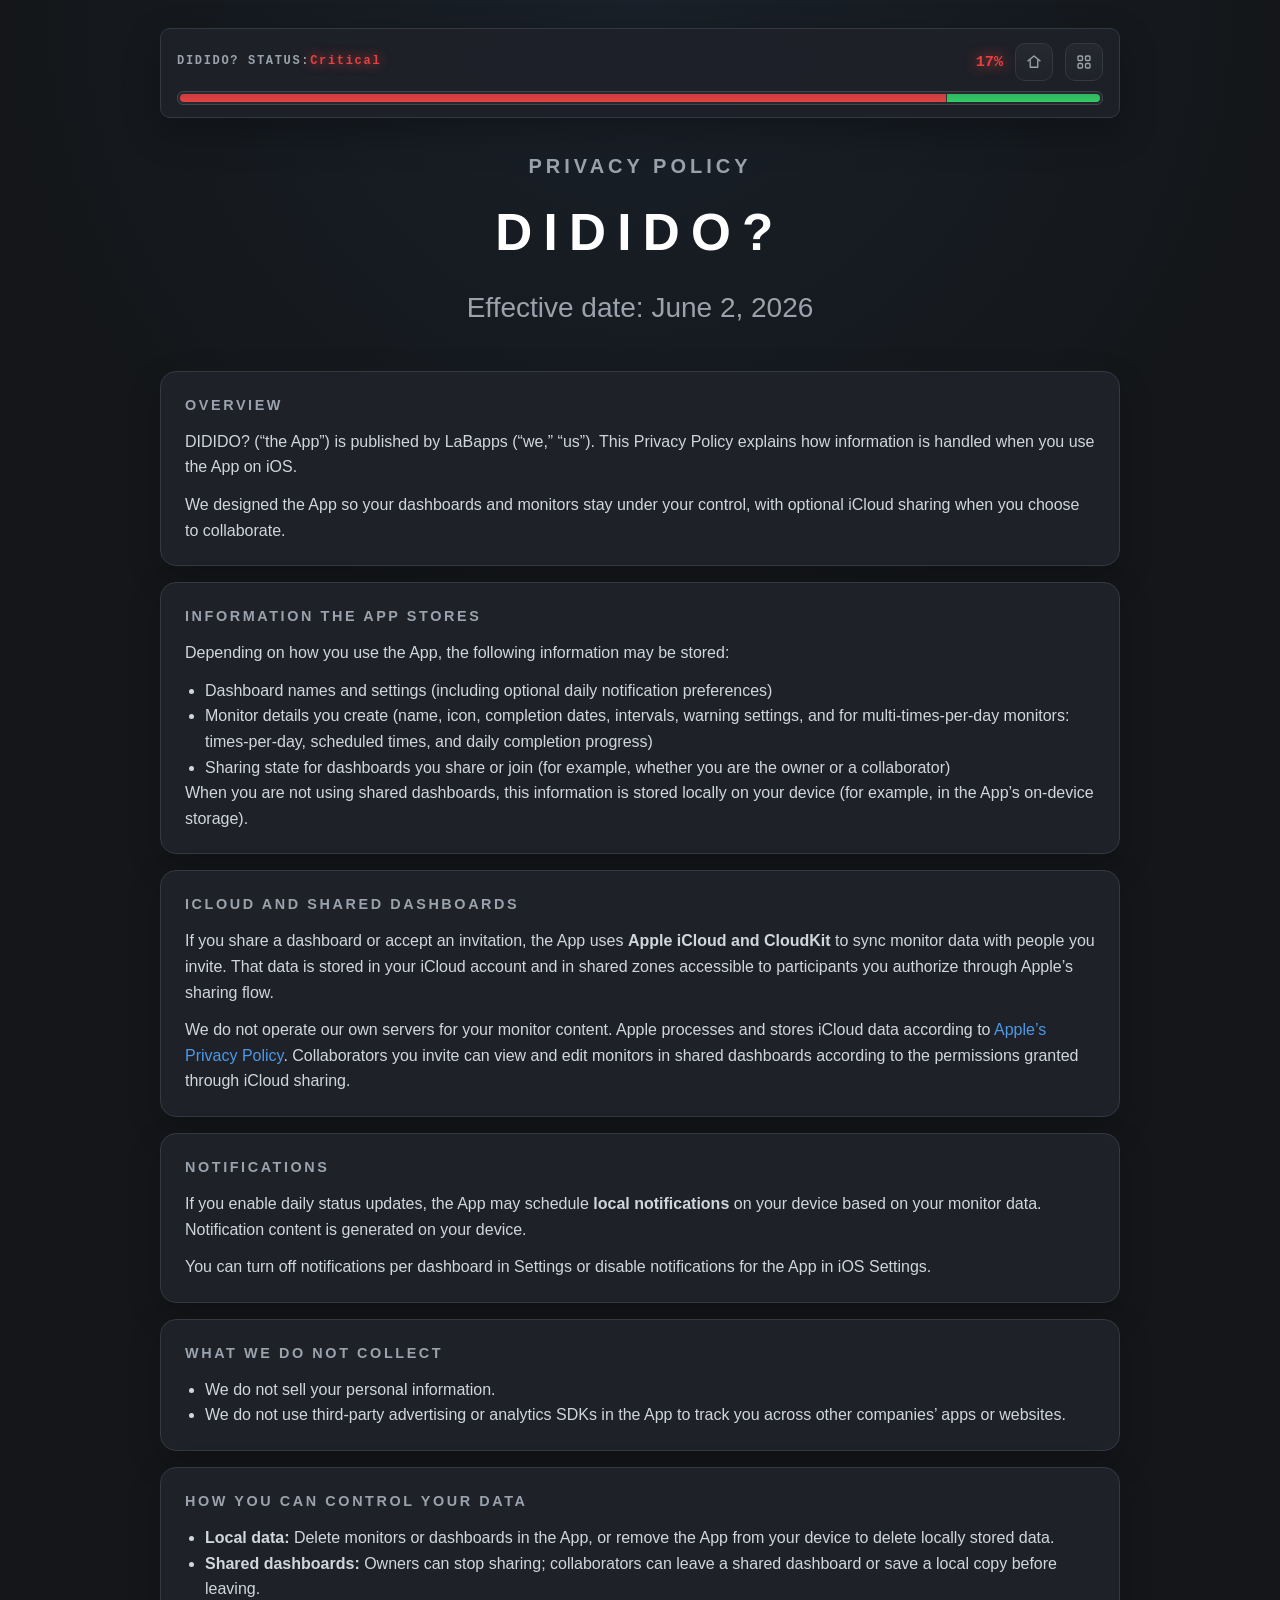
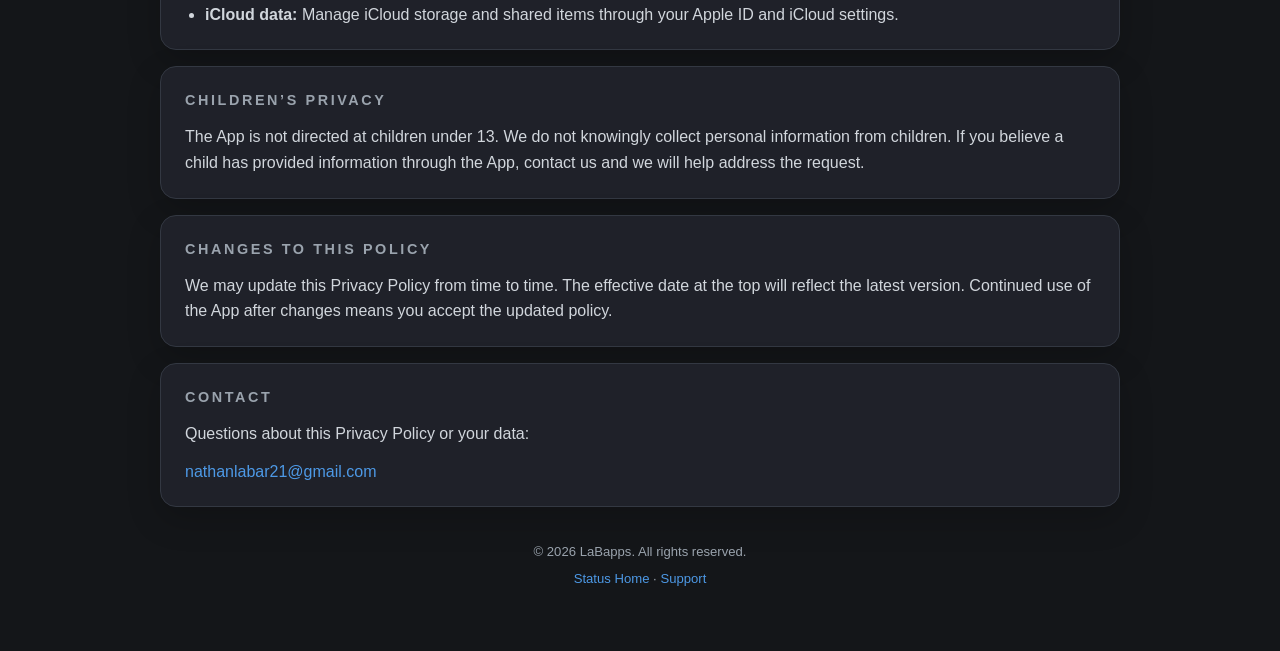
==== commit 05c39902: "Document multi-times-per-day monitor data in the privacy policy." ====
--- a/privacy.html
+++ b/privacy.html
@@ -72,7 +72,7 @@
         <p>Depending on how you use the App, the following information may be stored:</p>
         <ul>
           <li>Dashboard names and settings (including optional daily notification preferences)</li>
-          <li>Monitor details you create (name, icon, completion dates, intervals, and warning settings)</li>
+          <li>Monitor details you create (name, icon, completion dates, intervals, warning settings, and for multi-times-per-day monitors: times-per-day, scheduled times, and daily completion progress)</li>
           <li>Sharing state for dashboards you share or join (for example, whether you are the owner or a collaborator)</li>
         </ul>
         <p>When you are not using shared dashboards, this information is stored locally on your device (for example, in the App’s on-device storage).</p>
